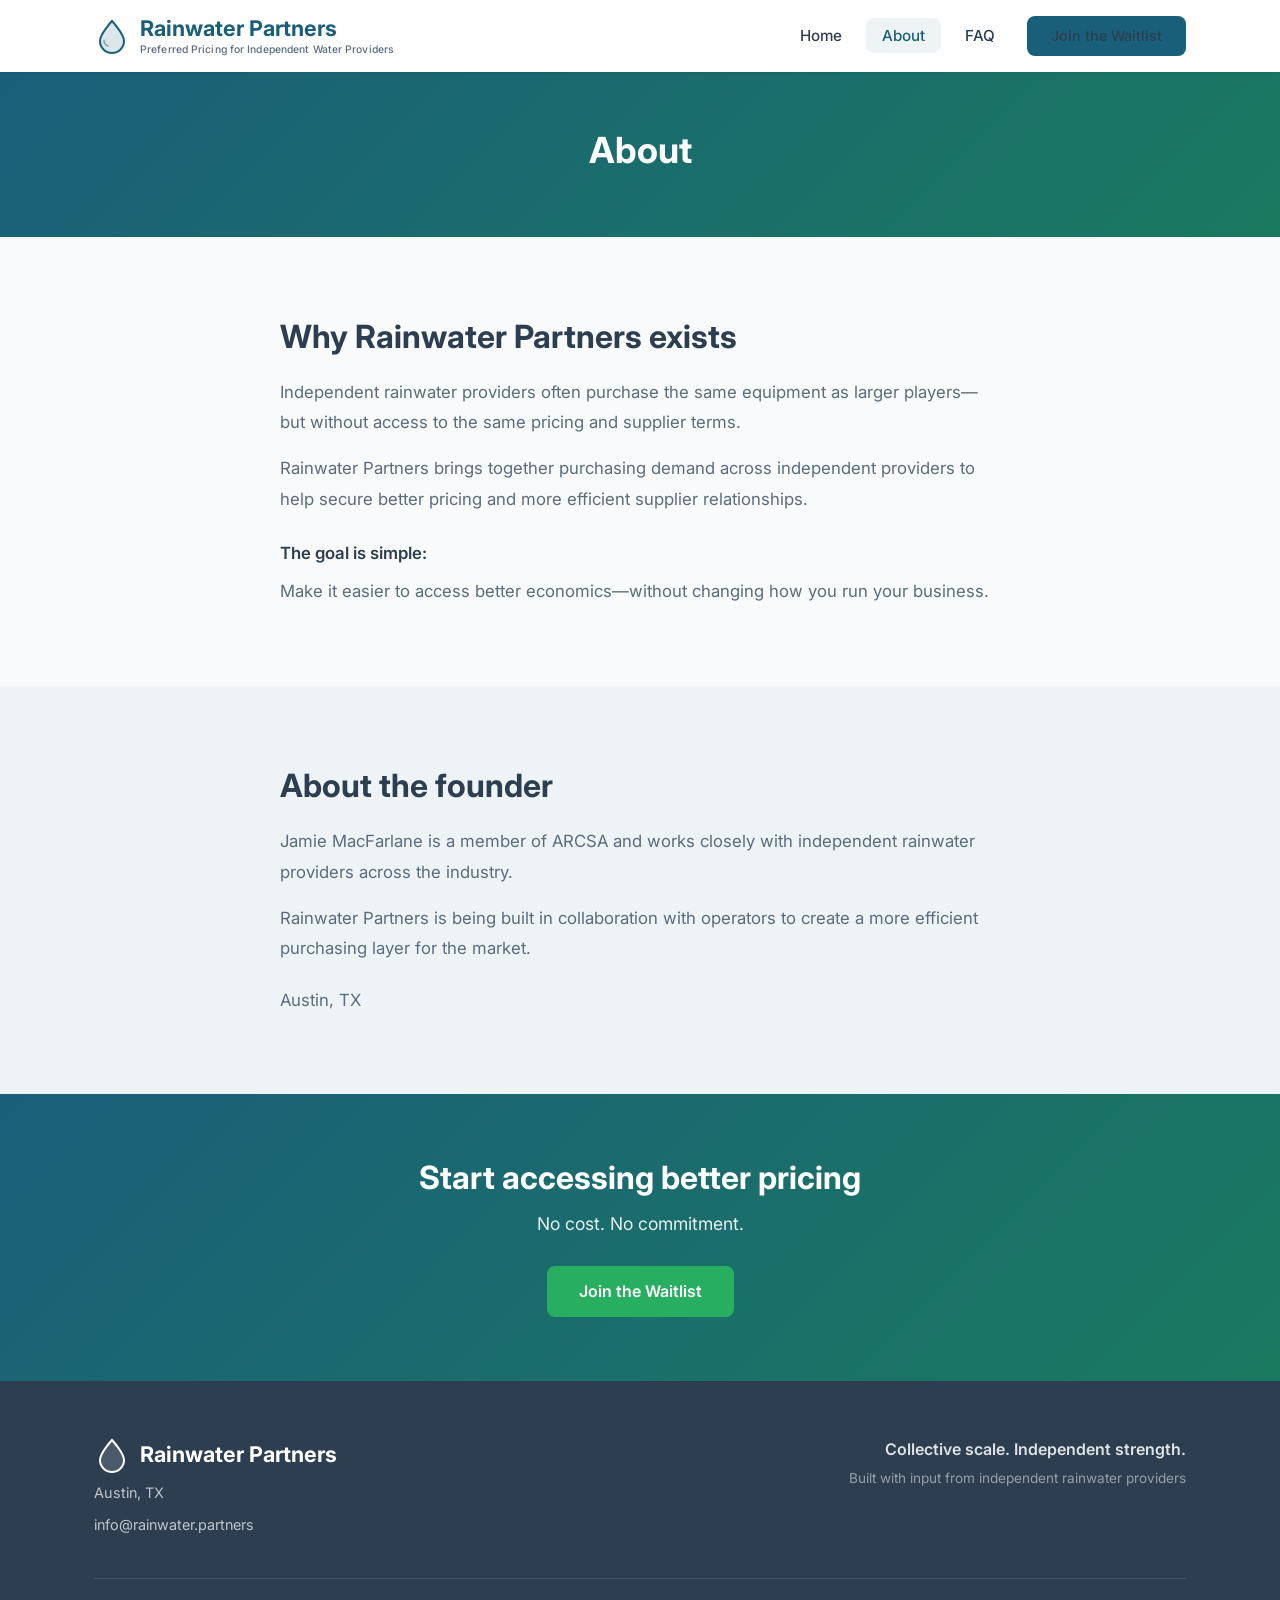
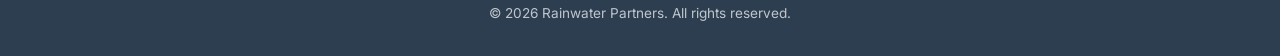
==== about.html @ 12ce84f6 "Wire up form to Google Sheets + Zoho email, fix email domain and logo layout - Form submits to Googl" ====
<!DOCTYPE html>
<html lang="en">
<head>
  <meta charset="UTF-8">
  <meta name="viewport" content="width=device-width, initial-scale=1.0">
  <meta name="description" content="Why Rainwater Partners exists — helping independent providers access better pricing and supplier terms through collective purchasing demand.">
  <title>About &mdash; Rainwater Partners</title>
  <link rel="preconnect" href="https://fonts.googleapis.com">
  <link rel="preconnect" href="https://fonts.gstatic.com" crossorigin>
  <link href="https://fonts.googleapis.com/css2?family=Inter:wght@400;500;600;700&display=swap" rel="stylesheet">
  <link rel="stylesheet" href="css/styles.css">
</head>
<body>

  <!-- Header -->
  <header class="header">
    <div class="container">
      <a href="index.html" class="logo">
        <svg viewBox="0 0 36 36" fill="none" xmlns="http://www.w3.org/2000/svg">
          <path d="M18 3C18 3 6 16 6 23a12 12 0 0 0 24 0C30 16 18 3 18 3z" fill="currentColor" opacity="0.15"/>
          <path d="M18 3C18 3 6 16 6 23a12 12 0 0 0 24 0C30 16 18 3 18 3z" stroke="currentColor" stroke-width="2" fill="none"/>
          <path d="M14 28a6 6 0 0 1-4-5.5" stroke="currentColor" stroke-width="1.5" stroke-linecap="round" opacity="0.5"/>
        </svg>
        <span class="logo__text">
          Rainwater Partners
          <span class="logo__subtitle">Preferred Pricing for Independent Water Providers</span>
        </span>
      </a>
      <nav>
        <div class="nav__overlay" id="navOverlay"></div>
        <ul class="nav__links" id="navLinks">
          <li><a href="index.html">Home</a></li>
          <li><a href="about.html" class="active">About</a></li>
          <li><a href="faq.html">FAQ</a></li>
          <li class="nav__cta"><a href="index.html#join" class="btn btn--primary">Join the Waitlist</a></li>
        </ul>
        <button class="nav__toggle" id="navToggle" aria-label="Toggle navigation">
          <span></span><span></span><span></span>
        </button>
      </nav>
    </div>
  </header>

  <!-- Page Header -->
  <section class="page-header">
    <div class="container">
      <h1>About</h1>
    </div>
  </section>

  <!-- Why We Exist -->
  <section class="section">
    <div class="container">
      <div style="max-width:720px;margin:0 auto;">
        <h2>Why Rainwater Partners exists</h2>
        <p style="color:var(--color-text-light);margin-top:20px;line-height:1.8;font-size:1.05rem;">Independent rainwater providers often purchase the same equipment as larger players&mdash;but without access to the same pricing and supplier terms.</p>
        <p style="color:var(--color-text-light);margin-top:16px;line-height:1.8;font-size:1.05rem;">Rainwater Partners brings together purchasing demand across independent providers to help secure better pricing and more efficient supplier relationships.</p>
        <p style="color:var(--color-text);margin-top:24px;line-height:1.8;font-size:1.05rem;font-weight:600;">The goal is simple:</p>
        <p style="color:var(--color-text-light);margin-top:8px;line-height:1.8;font-size:1.05rem;">Make it easier to access better economics&mdash;without changing how you run your business.</p>
      </div>
    </div>
  </section>

  <!-- About the Founder -->
  <section class="section section--alt">
    <div class="container">
      <div style="max-width:720px;margin:0 auto;">
        <h2>About the founder</h2>
        <p style="color:var(--color-text-light);margin-top:20px;line-height:1.8;font-size:1.05rem;">Jamie MacFarlane is a member of ARCSA and works closely with independent rainwater providers across the industry.</p>
        <p style="color:var(--color-text-light);margin-top:16px;line-height:1.8;font-size:1.05rem;">Rainwater Partners is being built in collaboration with operators to create a more efficient purchasing layer for the market.</p>
        <p style="color:var(--color-text-light);margin-top:24px;font-size:1.05rem;">Austin, TX</p>
      </div>
    </div>
  </section>

  <!-- CTA Banner -->
  <section class="cta-banner">
    <div class="container">
      <h2>Start accessing better pricing</h2>
      <p>No cost. No commitment.</p>
      <a href="index.html#join" class="btn btn--accent">Join the Waitlist</a>
    </div>
  </section>

  <!-- Footer -->
  <footer class="footer">
    <div class="container">
      <div class="footer__simple">
        <div class="footer__brand">
          <a href="index.html" class="logo" style="color:#fff;">
            <svg viewBox="0 0 36 36" fill="none" xmlns="http://www.w3.org/2000/svg">
              <path d="M18 3C18 3 6 16 6 23a12 12 0 0 0 24 0C30 16 18 3 18 3z" fill="currentColor" opacity="0.15"/>
              <path d="M18 3C18 3 6 16 6 23a12 12 0 0 0 24 0C30 16 18 3 18 3z" stroke="currentColor" stroke-width="2" fill="none"/>
            </svg>
            Rainwater Partners
          </a>
          <p>Austin, TX</p>
          <p><a href="mailto:info@rainwater.partners">info@rainwater.partners</a></p>
        </div>
        <div class="footer__tagline">
          <p>Collective scale. Independent strength.</p>
          <p class="footer__note">Built with input from independent rainwater providers</p>
        </div>
      </div>
      <div class="footer__bottom">
        &copy; 2026 Rainwater Partners. All rights reserved.
      </div>
    </div>
  </footer>

  <script src="js/main.js"></script>
</body>
</html>
---- css/styles.css ----
/* ===== Reset & Base ===== */
*,
*::before,
*::after {
  margin: 0;
  padding: 0;
  box-sizing: border-box;
}

:root {
  --color-primary: #1a5f7a;
  --color-primary-dark: #134a5f;
  --color-primary-light: #2980b9;
  --color-accent: #27ae60;
  --color-accent-dark: #1e8c4c;
  --color-bg: #f8fafb;
  --color-bg-alt: #eef3f6;
  --color-text: #2c3e50;
  --color-text-light: #5a6c7d;
  --color-white: #ffffff;
  --color-border: #dce4e8;
  --shadow-sm: 0 1px 3px rgba(0, 0, 0, 0.08);
  --shadow-md: 0 4px 12px rgba(0, 0, 0, 0.1);
  --shadow-lg: 0 8px 30px rgba(0, 0, 0, 0.12);
  --radius: 8px;
  --radius-lg: 12px;
  --max-width: 1140px;
  --transition: 0.25s ease;
}

html {
  scroll-behavior: smooth;
  font-size: 16px;
}

body {
  font-family: 'Inter', -apple-system, BlinkMacSystemFont, 'Segoe UI', Roboto, Oxygen, sans-serif;
  color: var(--color-text);
  background: var(--color-bg);
  line-height: 1.6;
  -webkit-font-smoothing: antialiased;
}

img {
  max-width: 100%;
  display: block;
}

a {
  color: var(--color-primary);
  text-decoration: none;
  transition: color var(--transition);
}

a:hover {
  color: var(--color-primary-light);
}

h1, h2, h3, h4 {
  line-height: 1.25;
  font-weight: 700;
  color: var(--color-text);
}

h1 { font-size: 2.75rem; }
h2 { font-size: 2rem; }
h3 { font-size: 1.35rem; }

/* ===== Utility ===== */
.container {
  max-width: var(--max-width);
  margin: 0 auto;
  padding: 0 24px;
}

.section {
  padding: 80px 0;
}

.section--alt {
  background: var(--color-bg-alt);
}

.text-center {
  text-align: center;
}

.btn {
  display: inline-block;
  padding: 14px 32px;
  font-size: 1rem;
  font-weight: 600;
  border-radius: var(--radius);
  border: none;
  cursor: pointer;
  transition: all var(--transition);
  text-align: center;
  line-height: 1.4;
}

.btn--primary {
  background: var(--color-primary);
  color: var(--color-white);
}

.btn--primary:hover {
  background: var(--color-primary-dark);
  color: var(--color-white);
  transform: translateY(-1px);
  box-shadow: var(--shadow-md);
}

.btn--accent {
  background: var(--color-accent);
  color: var(--color-white);
}

.btn--accent:hover {
  background: var(--color-accent-dark);
  color: var(--color-white);
  transform: translateY(-1px);
  box-shadow: var(--shadow-md);
}

.btn--outline {
  background: transparent;
  color: var(--color-white);
  border: 2px solid var(--color-white);
}

.btn--outline:hover {
  background: var(--color-white);
  color: var(--color-primary);
}

/* ===== Header / Nav ===== */
.header {
  background: var(--color-white);
  box-shadow: var(--shadow-sm);
  position: sticky;
  top: 0;
  z-index: 1000;
}

.header .container {
  display: flex;
  align-items: center;
  justify-content: space-between;
  height: 72px;
}

.logo {
  display: flex;
  align-items: center;
  gap: 10px;
  font-size: 1.35rem;
  font-weight: 700;
  color: var(--color-primary);
}

.logo svg {
  width: 36px;
  height: 36px;
  flex-shrink: 0;
}

.logo:hover {
  color: var(--color-primary);
}

.nav__links {
  display: flex;
  align-items: center;
  gap: 8px;
  list-style: none;
}

.nav__links a {
  padding: 8px 16px;
  font-size: 0.95rem;
  font-weight: 500;
  color: var(--color-text);
  border-radius: var(--radius);
  transition: all var(--transition);
}

.nav__links a:hover,
.nav__links a.active {
  color: var(--color-primary);
  background: var(--color-bg-alt);
}

.nav__cta {
  margin-left: 8px;
}

.nav__cta .btn {
  padding: 10px 24px;
  font-size: 0.9rem;
}

/* Mobile nav toggle */
.nav__toggle {
  display: none;
  background: none;
  border: none;
  cursor: pointer;
  padding: 8px;
}

.nav__toggle span {
  display: block;
  width: 24px;
  height: 2px;
  background: var(--color-text);
  margin: 6px 0;
  border-radius: 2px;
  transition: all var(--transition);
}

/* ===== Hero ===== */
.hero {
  background: linear-gradient(135deg, var(--color-primary) 0%, #1a7a5f 100%);
  color: var(--color-white);
  padding: 100px 0;
  position: relative;
  overflow: hidden;
}

.hero::before {
  content: '';
  position: absolute;
  top: -50%;
  right: -20%;
  width: 600px;
  height: 600px;
  background: rgba(255, 255, 255, 0.04);
  border-radius: 50%;
}

.hero::after {
  content: '';
  position: absolute;
  bottom: -30%;
  left: -10%;
  width: 400px;
  height: 400px;
  background: rgba(255, 255, 255, 0.03);
  border-radius: 50%;
}

.hero__content {
  position: relative;
  z-index: 1;
  max-width: 680px;
}

.hero__tagline {
  display: inline-block;
  background: rgba(255, 255, 255, 0.15);
  padding: 6px 16px;
  border-radius: 20px;
  font-size: 0.9rem;
  font-weight: 500;
  margin-bottom: 24px;
  letter-spacing: 0.02em;
}

.hero h1 {
  color: var(--color-white);
  margin-bottom: 20px;
  font-size: 3rem;
  letter-spacing: -0.02em;
}

.hero p {
  font-size: 1.2rem;
  opacity: 0.92;
  margin-bottom: 36px;
  line-height: 1.7;
}

.hero__actions {
  display: flex;
  gap: 16px;
  flex-wrap: wrap;
}

/* ===== Features / Benefits Grid ===== */
.features__grid {
  display: grid;
  grid-template-columns: repeat(3, 1fr);
  gap: 32px;
  margin-top: 48px;
}

.feature-card {
  background: var(--color-white);
  padding: 36px 28px;
  border-radius: var(--radius-lg);
  box-shadow: var(--shadow-sm);
  transition: all var(--transition);
  border: 1px solid var(--color-border);
}

.feature-card:hover {
  box-shadow: var(--shadow-md);
  transform: translateY(-3px);
}

.feature-card__icon {
  width: 52px;
  height: 52px;
  background: var(--color-bg-alt);
  border-radius: var(--radius);
  display: flex;
  align-items: center;
  justify-content: center;
  margin-bottom: 20px;
  color: var(--color-primary);
}

.feature-card__icon svg {
  width: 26px;
  height: 26px;
}

.feature-card h3 {
  margin-bottom: 12px;
}

.feature-card p {
  color: var(--color-text-light);
  font-size: 0.95rem;
  line-height: 1.65;
}

/* ===== Stats Banner ===== */
.stats {
  background: var(--color-primary);
  color: var(--color-white);
  padding: 48px 0;
}

.stats__grid {
  display: grid;
  grid-template-columns: repeat(4, 1fr);
  gap: 24px;
  text-align: center;
}

.stat__number {
  font-size: 2.5rem;
  font-weight: 700;
  letter-spacing: -0.02em;
}

.stat__label {
  font-size: 0.9rem;
  opacity: 0.85;
  margin-top: 4px;
}

/* ===== About Section ===== */
.about__grid {
  display: grid;
  grid-template-columns: 1fr 1fr;
  gap: 60px;
  align-items: center;
}

.about__text h2 {
  margin-bottom: 20px;
}

.about__text p {
  color: var(--color-text-light);
  margin-bottom: 16px;
  line-height: 1.7;
}

.about__values {
  list-style: none;
  margin-top: 24px;
}

.about__values li {
  display: flex;
  align-items: flex-start;
  gap: 12px;
  margin-bottom: 16px;
  font-size: 0.95rem;
}

.about__values li svg {
  width: 22px;
  height: 22px;
  color: var(--color-accent);
  flex-shrink: 0;
  margin-top: 2px;
}

.about__image {
  background: linear-gradient(135deg, var(--color-bg-alt) 0%, #d4e6f1 100%);
  border-radius: var(--radius-lg);
  padding: 48px;
  display: flex;
  align-items: center;
  justify-content: center;
  min-height: 400px;
}

.about__image svg {
  width: 100%;
  max-width: 280px;
  height: auto;
  color: var(--color-primary);
  opacity: 0.6;
}

/* ===== Team ===== */
.team__grid {
  display: grid;
  grid-template-columns: repeat(3, 1fr);
  gap: 32px;
  margin-top: 48px;
}

.team-card {
  background: var(--color-white);
  border-radius: var(--radius-lg);
  padding: 32px;
  text-align: center;
  border: 1px solid var(--color-border);
}

.team-card__avatar {
  width: 80px;
  height: 80px;
  border-radius: 50%;
  background: var(--color-bg-alt);
  margin: 0 auto 16px;
  display: flex;
  align-items: center;
  justify-content: center;
  font-size: 1.5rem;
  font-weight: 700;
  color: var(--color-primary);
}

.team-card h3 {
  margin-bottom: 4px;
  font-size: 1.1rem;
}

.team-card__role {
  color: var(--color-primary);
  font-size: 0.85rem;
  font-weight: 600;
  text-transform: uppercase;
  letter-spacing: 0.05em;
}

.team-card p {
  margin-top: 12px;
  color: var(--color-text-light);
  font-size: 0.9rem;
  line-height: 1.6;
}

/* ===== FAQ ===== */
.faq__list {
  max-width: 760px;
  margin: 48px auto 0;
}

.faq__item {
  background: var(--color-white);
  border: 1px solid var(--color-border);
  border-radius: var(--radius);
  margin-bottom: 12px;
  overflow: hidden;
  transition: box-shadow var(--transition);
}

.faq__item:hover {
  box-shadow: var(--shadow-sm);
}

.faq__question {
  width: 100%;
  background: none;
  border: none;
  padding: 20px 24px;
  font-size: 1.05rem;
  font-weight: 600;
  color: var(--color-text);
  text-align: left;
  cursor: pointer;
  display: flex;
  justify-content: space-between;
  align-items: center;
  gap: 16px;
  font-family: inherit;
  line-height: 1.4;
}

.faq__question:hover {
  color: var(--color-primary);
}

.faq__icon {
  width: 24px;
  height: 24px;
  flex-shrink: 0;
  transition: transform var(--transition);
}

.faq__item.open .faq__icon {
  transform: rotate(45deg);
}

.faq__answer {
  max-height: 0;
  overflow: hidden;
  transition: max-height 0.35s ease, padding 0.35s ease;
}

.faq__answer__inner {
  padding: 0 24px 20px;
  color: var(--color-text-light);
  line-height: 1.7;
  font-size: 0.95rem;
}

.faq__item.open .faq__answer {
  max-height: 500px;
}

/* ===== Form ===== */
.form-section {
  max-width: 620px;
  margin: 0 auto;
}

.form-section__intro {
  text-align: center;
  margin-bottom: 40px;
}

.form-section__intro h2 {
  margin-bottom: 12px;
}

.form-section__intro p {
  color: var(--color-text-light);
  font-size: 1.05rem;
}

.form {
  background: var(--color-white);
  padding: 40px;
  border-radius: var(--radius-lg);
  box-shadow: var(--shadow-md);
  border: 1px solid var(--color-border);
}

.form__group {
  margin-bottom: 24px;
}

.form__label {
  display: block;
  font-weight: 600;
  font-size: 0.9rem;
  margin-bottom: 8px;
  color: var(--color-text);
}

.form__label span {
  color: #e74c3c;
}

.form__input,
.form__select,
.form__textarea {
  width: 100%;
  padding: 12px 16px;
  font-size: 0.95rem;
  border: 1.5px solid var(--color-border);
  border-radius: var(--radius);
  background: var(--color-bg);
  color: var(--color-text);
  font-family: inherit;
  transition: border-color var(--transition), box-shadow var(--transition);
}

.form__input:focus,
.form__select:focus,
.form__textarea:focus {
  outline: none;
  border-color: var(--color-primary);
  box-shadow: 0 0 0 3px rgba(26, 95, 122, 0.12);
}

.form__input::placeholder,
.form__textarea::placeholder {
  color: #a0adb8;
}

.form__textarea {
  resize: vertical;
  min-height: 100px;
}

.form__hint {
  font-size: 0.8rem;
  color: var(--color-text-light);
  margin-top: 6px;
}

.form__select {
  appearance: none;
  background-image: url("data:image/svg+xml,%3Csvg xmlns='http://www.w3.org/2000/svg' width='12' height='8'%3E%3Cpath d='M1 1l5 5 5-5' stroke='%235a6c7d' stroke-width='1.5' fill='none'/%3E%3C/svg%3E");
  background-repeat: no-repeat;
  background-position: right 16px center;
  padding-right: 40px;
}

.form .btn {
  width: 100%;
  padding: 16px;
  font-size: 1.05rem;
  margin-top: 8px;
}

.form__success {
  display: none;
  text-align: center;
  padding: 40px 20px;
}

.form__success.show {
  display: block;
}

.form__success svg {
  width: 56px;
  height: 56px;
  color: var(--color-accent);
  margin: 0 auto 16px;
}

.form__success h3 {
  margin-bottom: 8px;
  font-size: 1.4rem;
}

.form__success p {
  color: var(--color-text-light);
}

/* ===== Contact ===== */
.contact__grid {
  display: grid;
  grid-template-columns: 1fr 1fr;
  gap: 48px;
  margin-top: 48px;
}

.contact-card {
  background: var(--color-white);
  border-radius: var(--radius-lg);
  padding: 36px;
  border: 1px solid var(--color-border);
  display: flex;
  align-items: flex-start;
  gap: 20px;
  transition: box-shadow var(--transition);
}

.contact-card:hover {
  box-shadow: var(--shadow-md);
}

.contact-card__icon {
  width: 48px;
  height: 48px;
  background: var(--color-bg-alt);
  border-radius: var(--radius);
  display: flex;
  align-items: center;
  justify-content: center;
  flex-shrink: 0;
  color: var(--color-primary);
}

.contact-card__icon svg {
  width: 24px;
  height: 24px;
}

.contact-card h3 {
  font-size: 1.05rem;
  margin-bottom: 6px;
}

.contact-card p {
  color: var(--color-text-light);
  font-size: 0.95rem;
  line-height: 1.6;
}

.contact-card a {
  color: var(--color-primary);
  font-weight: 500;
}

.contact__message {
  grid-column: 1 / -1;
  background: var(--color-bg-alt);
  border-radius: var(--radius-lg);
  padding: 40px;
  text-align: center;
}

.contact__message h3 {
  margin-bottom: 8px;
}

.contact__message p {
  color: var(--color-text-light);
  margin-bottom: 24px;
}

/* ===== CTA Banner ===== */
.cta-banner {
  background: linear-gradient(135deg, var(--color-primary) 0%, #1a7a5f 100%);
  color: var(--color-white);
  padding: 64px 0;
  text-align: center;
}

.cta-banner h2 {
  color: var(--color-white);
  margin-bottom: 12px;
}

.cta-banner p {
  opacity: 0.9;
  font-size: 1.1rem;
  margin-bottom: 28px;
  max-width: 500px;
  margin-left: auto;
  margin-right: auto;
}

/* ===== Footer ===== */
.footer {
  background: var(--color-text);
  color: rgba(255, 255, 255, 0.7);
  padding: 56px 0 32px;
}

.footer__grid {
  display: grid;
  grid-template-columns: 2fr 1fr 1fr 1fr;
  gap: 40px;
}

.footer__brand p {
  font-size: 0.9rem;
  line-height: 1.7;
  margin-top: 12px;
  max-width: 280px;
}

.footer h4 {
  color: var(--color-white);
  font-size: 0.9rem;
  text-transform: uppercase;
  letter-spacing: 0.06em;
  margin-bottom: 16px;
}

.footer__links {
  list-style: none;
}

.footer__links li {
  margin-bottom: 10px;
}

.footer__links a {
  color: rgba(255, 255, 255, 0.7);
  font-size: 0.9rem;
  transition: color var(--transition);
}

.footer__links a:hover {
  color: var(--color-white);
}

.footer__bottom {
  border-top: 1px solid rgba(255, 255, 255, 0.1);
  margin-top: 40px;
  padding-top: 24px;
  text-align: center;
  font-size: 0.85rem;
}

/* ===== Page Header (inner pages) ===== */
.page-header {
  background: linear-gradient(135deg, var(--color-primary) 0%, #1a7a5f 100%);
  color: var(--color-white);
  padding: 56px 0;
  text-align: center;
}

.page-header h1 {
  color: var(--color-white);
  font-size: 2.25rem;
  margin-bottom: 8px;
}

.page-header p {
  opacity: 0.85;
  font-size: 1.1rem;
}

/* ===== Responsive ===== */
@media (max-width: 1024px) {
  .features__grid,
  .team__grid {
    grid-template-columns: repeat(2, 1fr) !important;
  }

  .footer__grid {
    grid-template-columns: 1fr 1fr;
  }
}

@media (max-width: 768px) {
  h1 { font-size: 2rem; }
  h2 { font-size: 1.5rem; }

  .section { padding: 56px 0; }

  /* Mobile nav */
  .nav__toggle {
    display: block;
    z-index: 1001;
  }

  .nav__links {
    position: fixed;
    top: 0;
    right: -100%;
    width: 280px;
    height: 100vh;
    background: var(--color-white);
    flex-direction: column;
    align-items: stretch;
    padding: 80px 24px 24px;
    gap: 4px;
    box-shadow: var(--shadow-lg);
    transition: right var(--transition);
    z-index: 1000;
  }

  .nav__links.open {
    right: 0;
  }

  .nav__cta {
    margin-left: 0;
    margin-top: 12px;
  }

  .nav__cta .btn {
    width: 100%;
  }

  .nav__overlay {
    display: none;
    position: fixed;
    inset: 0;
    background: rgba(0, 0, 0, 0.4);
    z-index: 999;
  }

  .nav__overlay.open {
    display: block;
  }

  /* Hero */
  .hero { padding: 64px 0; }
  .hero h1 { font-size: 2.2rem; }
  .hero p { font-size: 1.05rem; }

  /* Grids */
  .features__grid,
  .team__grid {
    grid-template-columns: 1fr !important;
  }

  .stats__grid {
    grid-template-columns: repeat(2, 1fr);
    gap: 32px;
  }

  .about__grid {
    grid-template-columns: 1fr;
    gap: 40px;
  }

  .about__image {
    order: -1;
    min-height: 260px;
    padding: 32px;
  }

  .contact__grid {
    grid-template-columns: 1fr;
  }

  .footer__grid {
    grid-template-columns: 1fr;
    gap: 32px;
  }

  .form {
    padding: 28px 20px;
  }
}

@media (max-width: 480px) {
  .hero__actions {
    flex-direction: column;
  }

  .hero__actions .btn {
    width: 100%;
  }

  .stats__grid {
    grid-template-columns: 1fr;
  }
}

.logo__text {
  display: flex;
  flex-direction: column;
  line-height: 1.2;
}

.logo__subtitle {
  display: block;
  font-size: 0.65rem;
  font-weight: 500;
  color: #5a6c7d;
  letter-spacing: 0.01em;
  margin-top: 2px;
}

/* ===== Simplified Footer ===== */
.footer__simple {
  display: flex;
  justify-content: space-between;
  align-items: flex-start;
  gap: 40px;
}

.footer__simple .footer__brand p {
  font-size: 0.9rem;
  line-height: 1.7;
  margin-top: 8px;
}

.footer__simple .footer__brand a[href^="mailto"] {
  color: rgba(255, 255, 255, 0.7);
  transition: color var(--transition);
}

.footer__simple .footer__brand a[href^="mailto"]:hover {
  color: var(--color-white);
}

.footer__tagline {
  text-align: right;
}

.footer__tagline p {
  font-size: 1rem;
  font-weight: 600;
  color: rgba(255, 255, 255, 0.85);
}

.footer__note {
  font-size: 0.85rem !important;
  font-weight: 400 !important;
  color: rgba(255, 255, 255, 0.5) !important;
  margin-top: 6px;
}

/* ===== Products List ===== */
.products__list {
  color: var(--color-text-light);
  font-size: 1.15rem;
  margin-top: 20px;
  letter-spacing: 0.01em;
}

@media (max-width: 768px) {
  .footer__simple {
    flex-direction: column;
    gap: 24px;
  }

  .footer__tagline {
    text-align: left;
  }
}
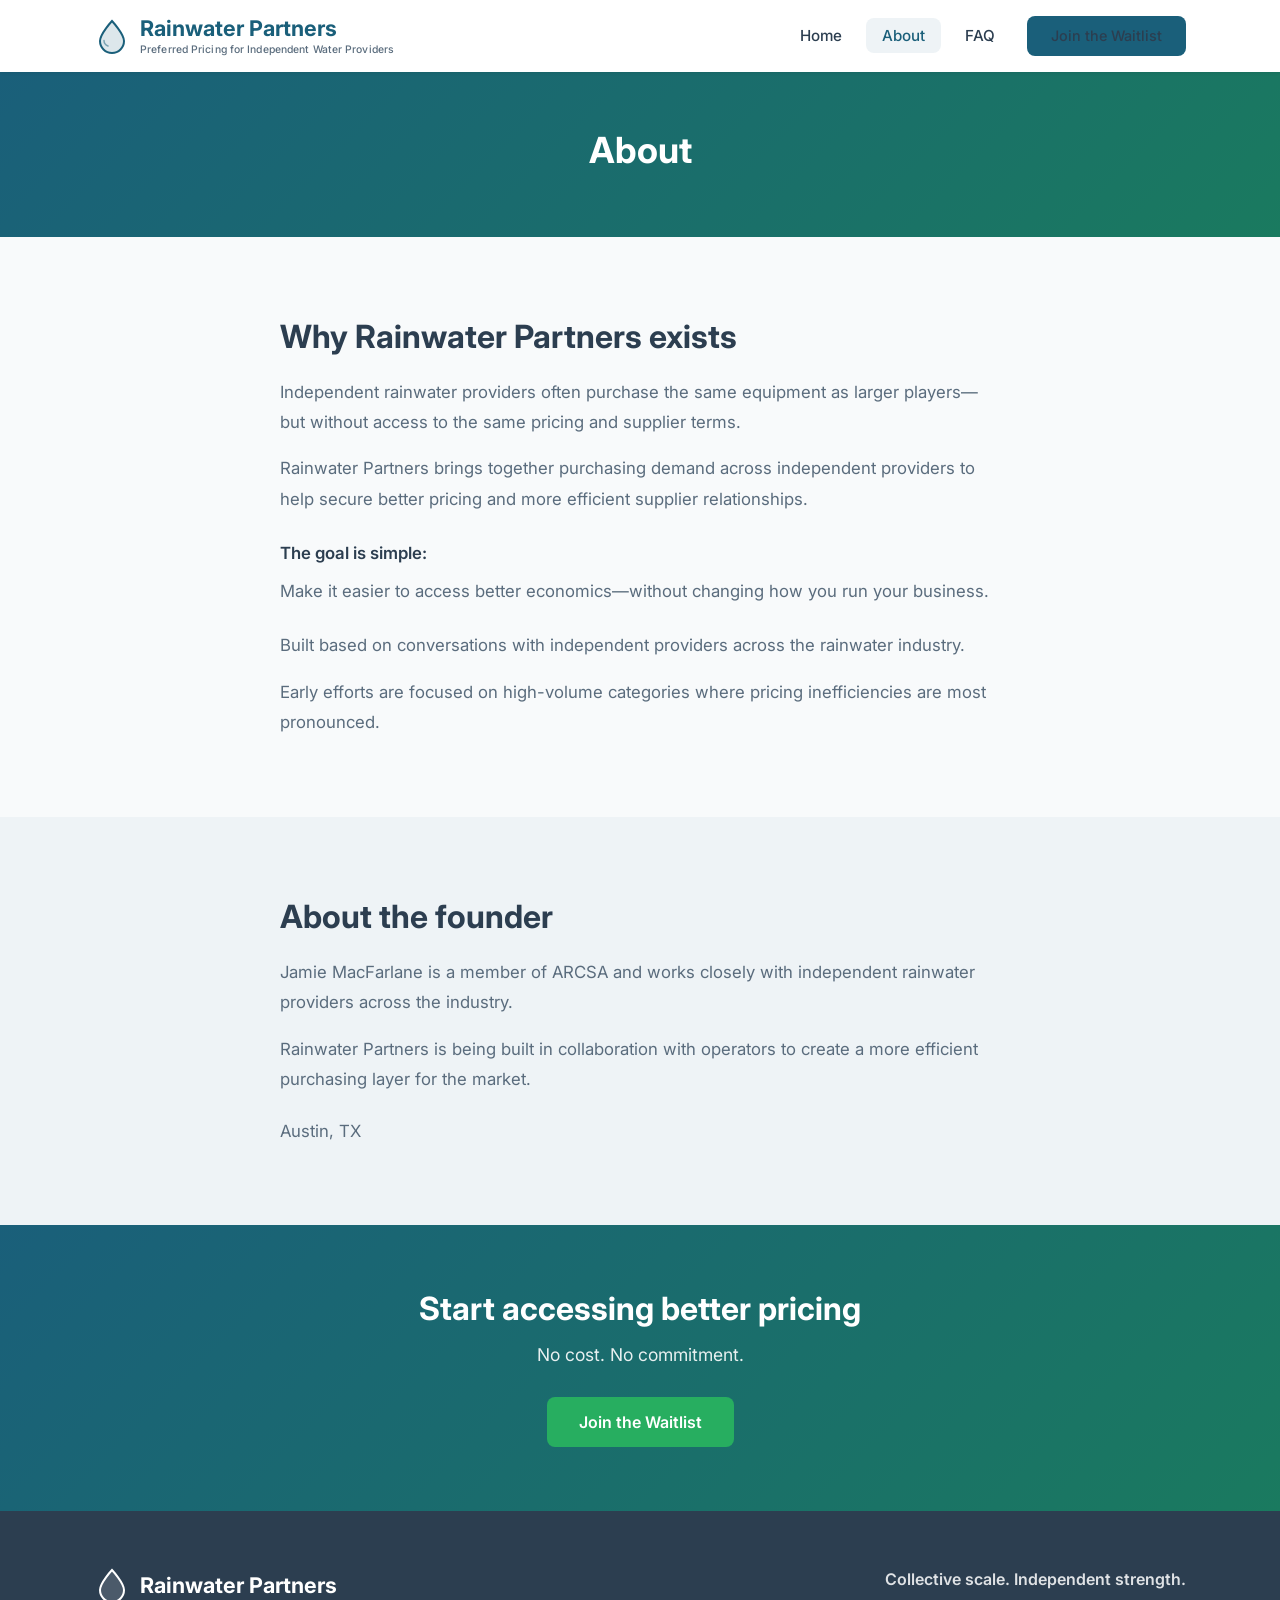
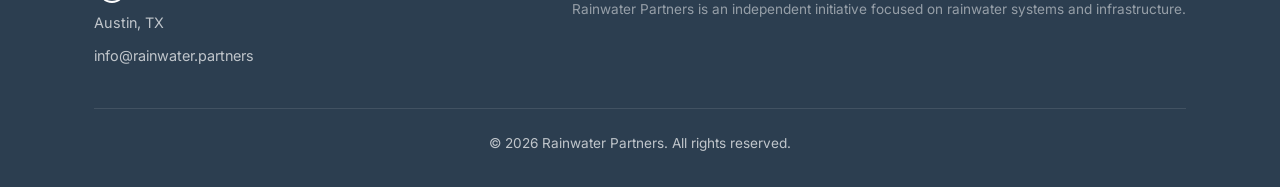
==== commit bbf1c4c3: "Tighten copy across all pages for clarity, trust, and conversion Homepage: - Hero subtext: describe " ====
--- a/about.html
+++ b/about.html
@@ -57,6 +57,8 @@
         <p style="color:var(--color-text-light);margin-top:16px;line-height:1.8;font-size:1.05rem;">Rainwater Partners brings together purchasing demand across independent providers to help secure better pricing and more efficient supplier relationships.</p>
         <p style="color:var(--color-text);margin-top:24px;line-height:1.8;font-size:1.05rem;font-weight:600;">The goal is simple:</p>
         <p style="color:var(--color-text-light);margin-top:8px;line-height:1.8;font-size:1.05rem;">Make it easier to access better economics&mdash;without changing how you run your business.</p>
+        <p style="color:var(--color-text-light);margin-top:24px;line-height:1.8;font-size:1.05rem;">Built based on conversations with independent providers across the rainwater industry.</p>
+        <p style="color:var(--color-text-light);margin-top:16px;line-height:1.8;font-size:1.05rem;">Early efforts are focused on high-volume categories where pricing inefficiencies are most pronounced.</p>
       </div>
     </div>
   </section>
@@ -99,7 +101,7 @@
         </div>
         <div class="footer__tagline">
           <p>Collective scale. Independent strength.</p>
-          <p class="footer__note">Built with input from independent rainwater providers</p>
+          <p class="footer__note">Rainwater Partners is an independent initiative focused on rainwater systems and infrastructure.</p>
         </div>
       </div>
       <div class="footer__bottom">
--- a/css/styles.css
+++ b/css/styles.css
@@ -627,6 +627,30 @@
   padding-right: 40px;
 }
 
+/* Checkboxes */
+.form__checkboxes {
+  display: flex;
+  flex-direction: column;
+  gap: 10px;
+}
+
+.form__checkbox {
+  display: flex;
+  align-items: center;
+  gap: 10px;
+  font-size: 0.95rem;
+  color: var(--color-text);
+  cursor: pointer;
+}
+
+.form__checkbox input[type="checkbox"] {
+  width: 18px;
+  height: 18px;
+  accent-color: var(--color-primary);
+  cursor: pointer;
+  flex-shrink: 0;
+}
+
 .form .btn {
   width: 100%;
   padding: 16px;
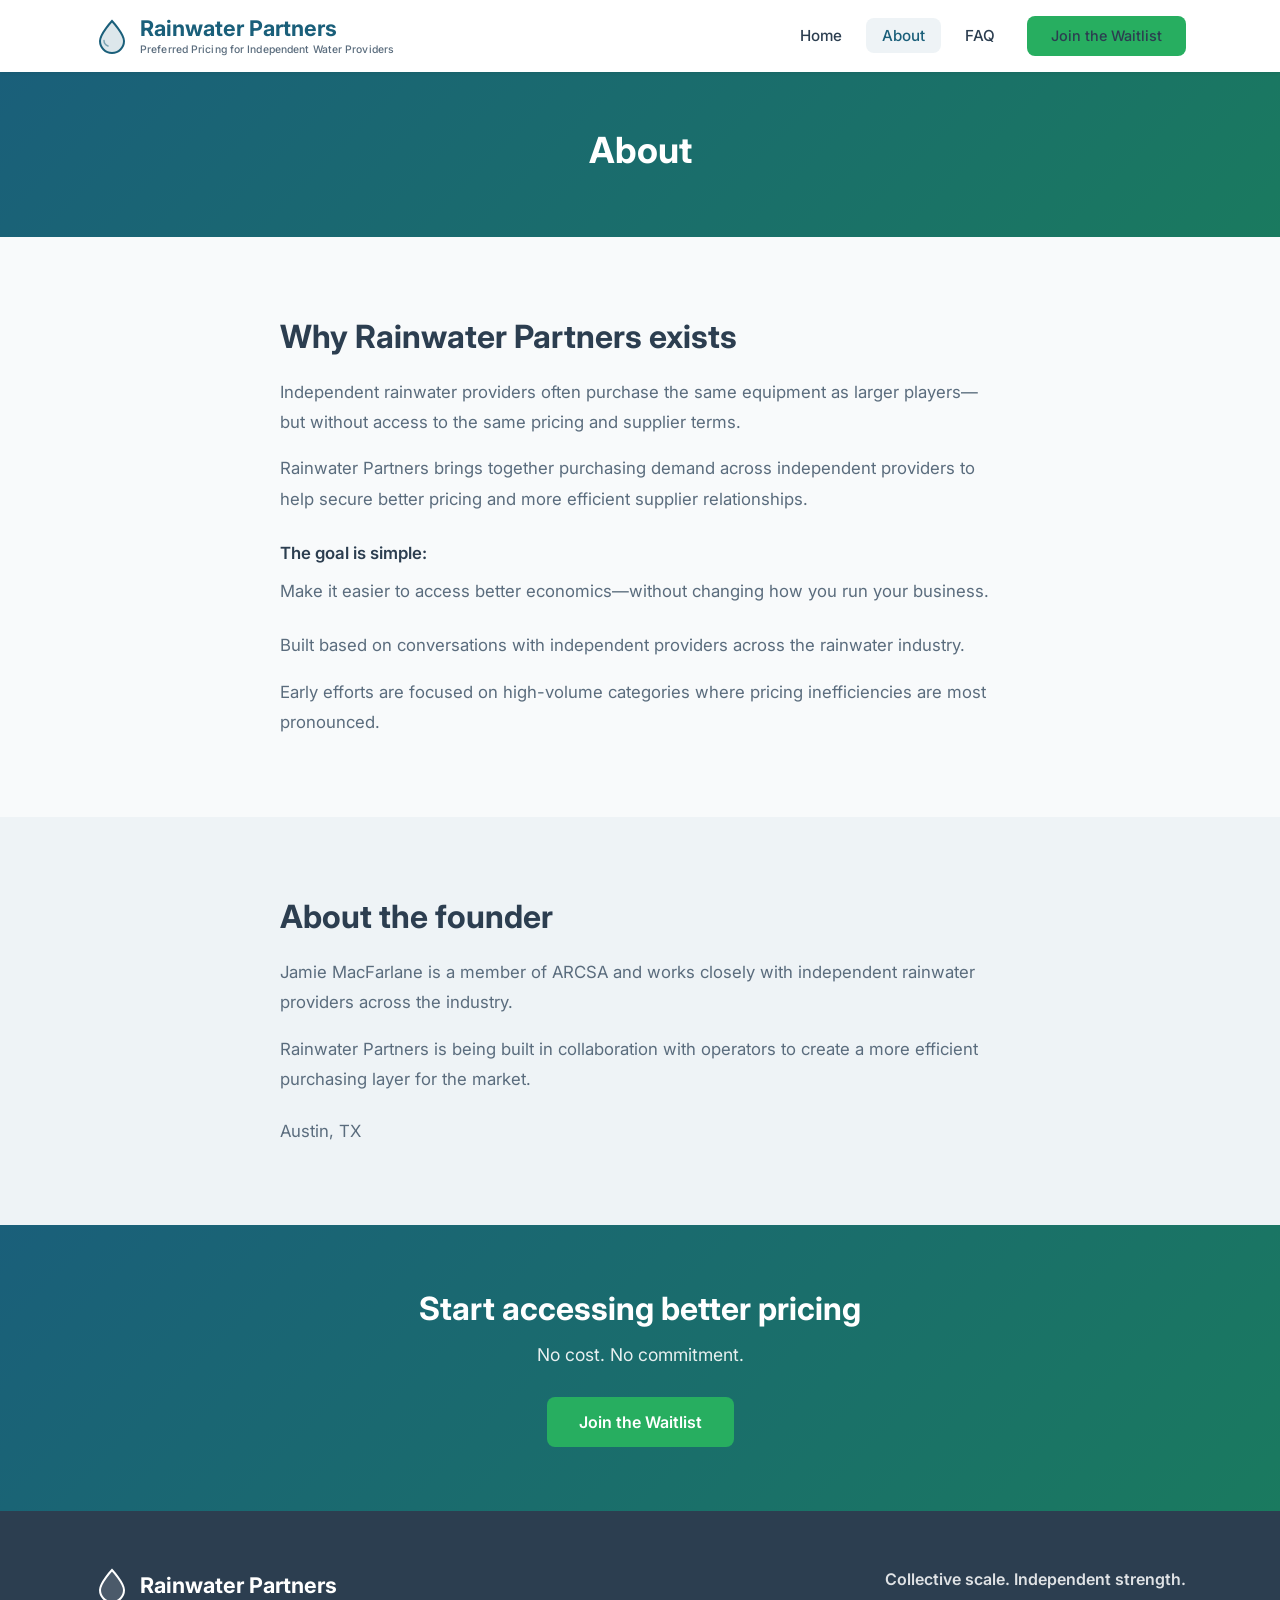
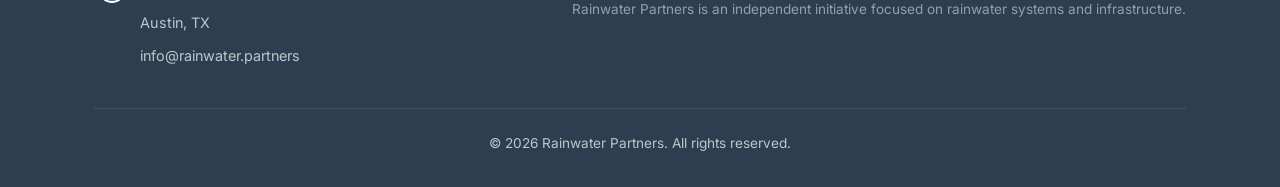
==== commit e371294f: "Make nav Join the Waitlist green, add spaces around em dashes in hero https://claude.ai/code/session" ====
--- a/about.html
+++ b/about.html
@@ -32,7 +32,7 @@
           <li><a href="index.html">Home</a></li>
           <li><a href="about.html" class="active">About</a></li>
           <li><a href="faq.html">FAQ</a></li>
-          <li class="nav__cta"><a href="index.html#join" class="btn btn--primary">Join the Waitlist</a></li>
+          <li class="nav__cta"><a href="index.html#join" class="btn btn--accent">Join the Waitlist</a></li>
         </ul>
         <button class="nav__toggle" id="navToggle" aria-label="Toggle navigation">
           <span></span><span></span><span></span>
--- a/css/styles.css
+++ b/css/styles.css
@@ -999,6 +999,7 @@
   font-size: 0.9rem;
   line-height: 1.7;
   margin-top: 8px;
+  padding-left: 46px;
 }
 
 .footer__simple .footer__brand a[href^="mailto"] {
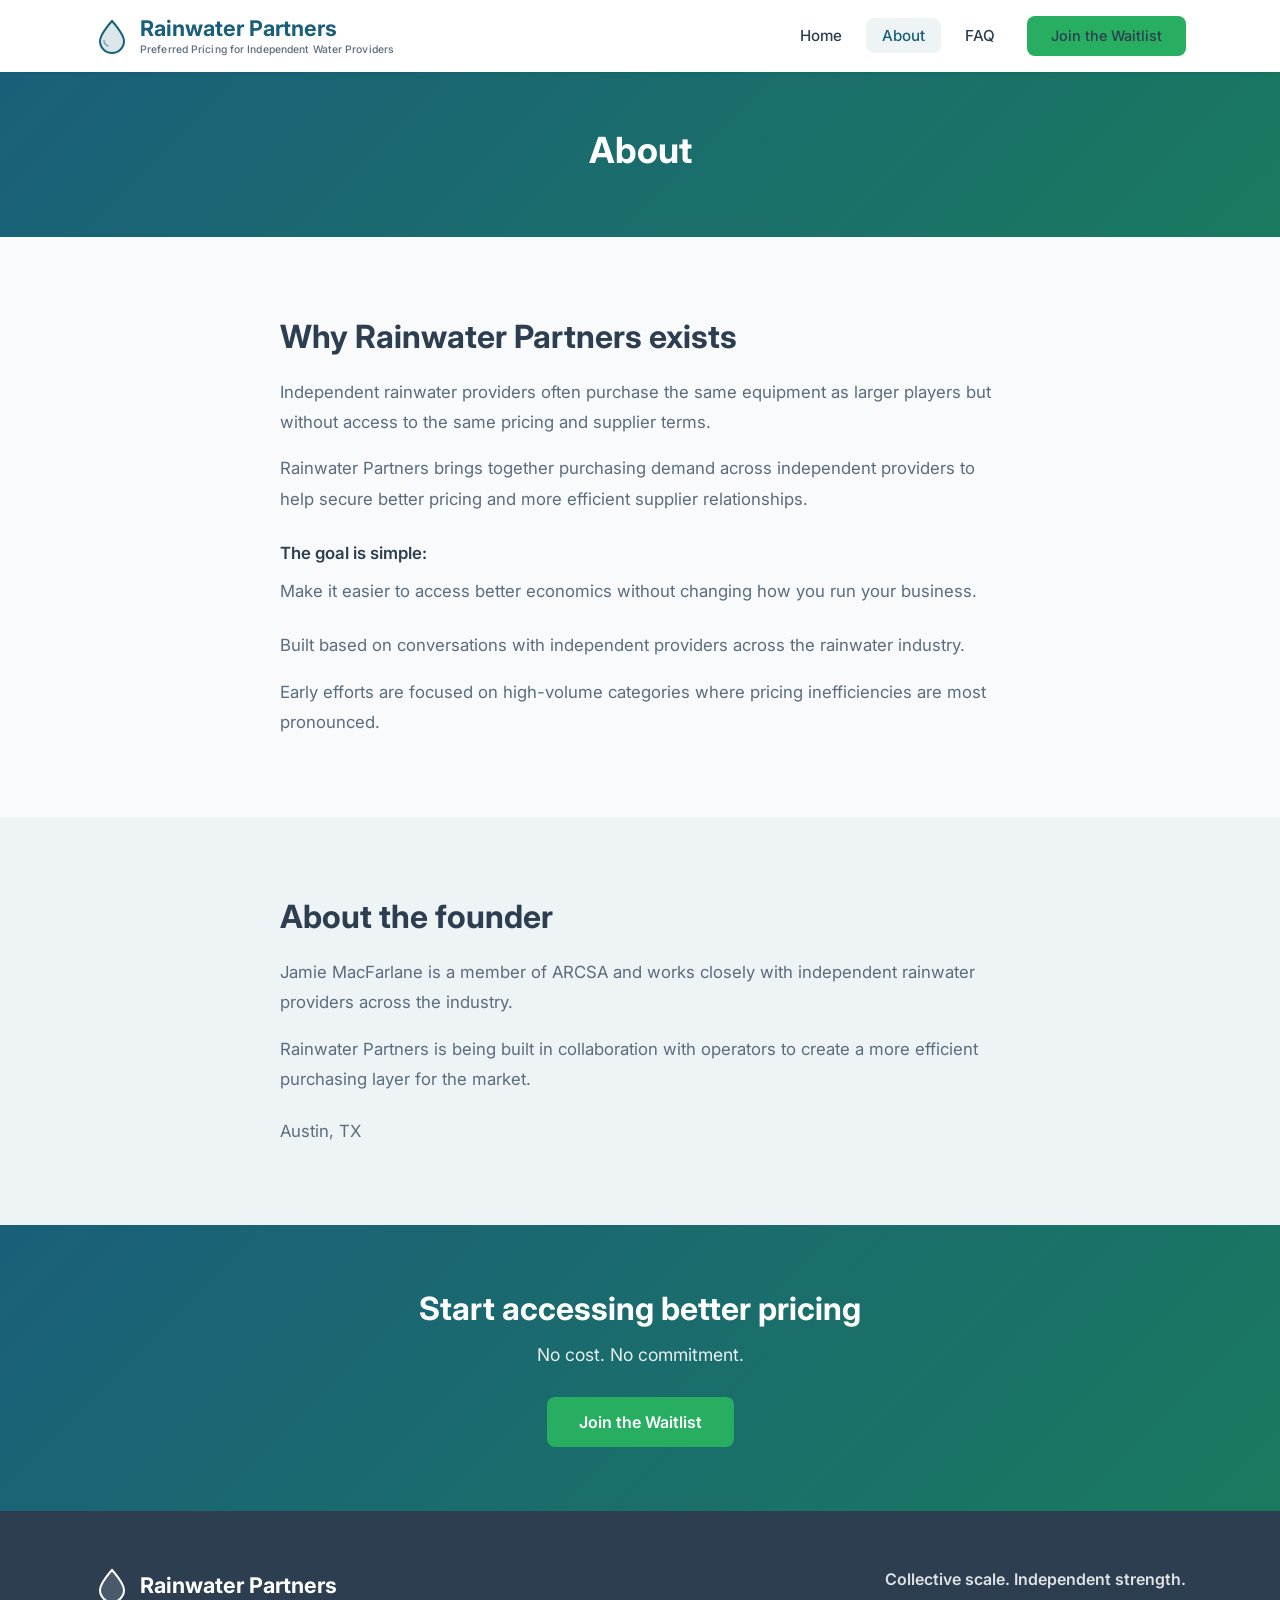
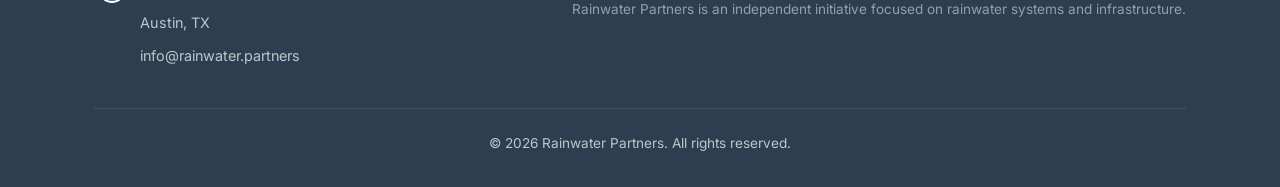
==== commit 699d23a6: "Remove em dashes on About and reword FAQ "How do we make money" https://claude.ai/code/session_01LAM" ====
--- a/about.html
+++ b/about.html
@@ -53,10 +53,10 @@
     <div class="container">
       <div style="max-width:720px;margin:0 auto;">
         <h2>Why Rainwater Partners exists</h2>
-        <p style="color:var(--color-text-light);margin-top:20px;line-height:1.8;font-size:1.05rem;">Independent rainwater providers often purchase the same equipment as larger players&mdash;but without access to the same pricing and supplier terms.</p>
+        <p style="color:var(--color-text-light);margin-top:20px;line-height:1.8;font-size:1.05rem;">Independent rainwater providers often purchase the same equipment as larger players but without access to the same pricing and supplier terms.</p>
         <p style="color:var(--color-text-light);margin-top:16px;line-height:1.8;font-size:1.05rem;">Rainwater Partners brings together purchasing demand across independent providers to help secure better pricing and more efficient supplier relationships.</p>
         <p style="color:var(--color-text);margin-top:24px;line-height:1.8;font-size:1.05rem;font-weight:600;">The goal is simple:</p>
-        <p style="color:var(--color-text-light);margin-top:8px;line-height:1.8;font-size:1.05rem;">Make it easier to access better economics&mdash;without changing how you run your business.</p>
+        <p style="color:var(--color-text-light);margin-top:8px;line-height:1.8;font-size:1.05rem;">Make it easier to access better economics without changing how you run your business.</p>
         <p style="color:var(--color-text-light);margin-top:24px;line-height:1.8;font-size:1.05rem;">Built based on conversations with independent providers across the rainwater industry.</p>
         <p style="color:var(--color-text-light);margin-top:16px;line-height:1.8;font-size:1.05rem;">Early efforts are focused on high-volume categories where pricing inefficiencies are most pronounced.</p>
       </div>
--- a/css/styles.css
+++ b/css/styles.css
@@ -619,6 +619,37 @@
   margin-top: 6px;
 }
 
+.form__nudge {
+  display: none;
+  font-size: 0.85rem;
+  color: #b7791f;
+  background: #fef5e7;
+  border: 1px solid #f4d9a0;
+  border-radius: var(--radius);
+  padding: 8px 12px;
+  margin-top: 8px;
+}
+
+.form__nudge.show {
+  display: block;
+}
+
+.form__error {
+  display: none;
+  font-size: 0.9rem;
+  color: #c0392b;
+  background: #fdecea;
+  border: 1px solid #f5c6c0;
+  border-radius: var(--radius);
+  padding: 10px 14px;
+  margin-top: 12px;
+  text-align: center;
+}
+
+.form__error.show {
+  display: block;
+}
+
 .form__select {
   appearance: none;
   background-image: url("data:image/svg+xml,%3Csvg xmlns='http://www.w3.org/2000/svg' width='12' height='8'%3E%3Cpath d='M1 1l5 5 5-5' stroke='%235a6c7d' stroke-width='1.5' fill='none'/%3E%3C/svg%3E");
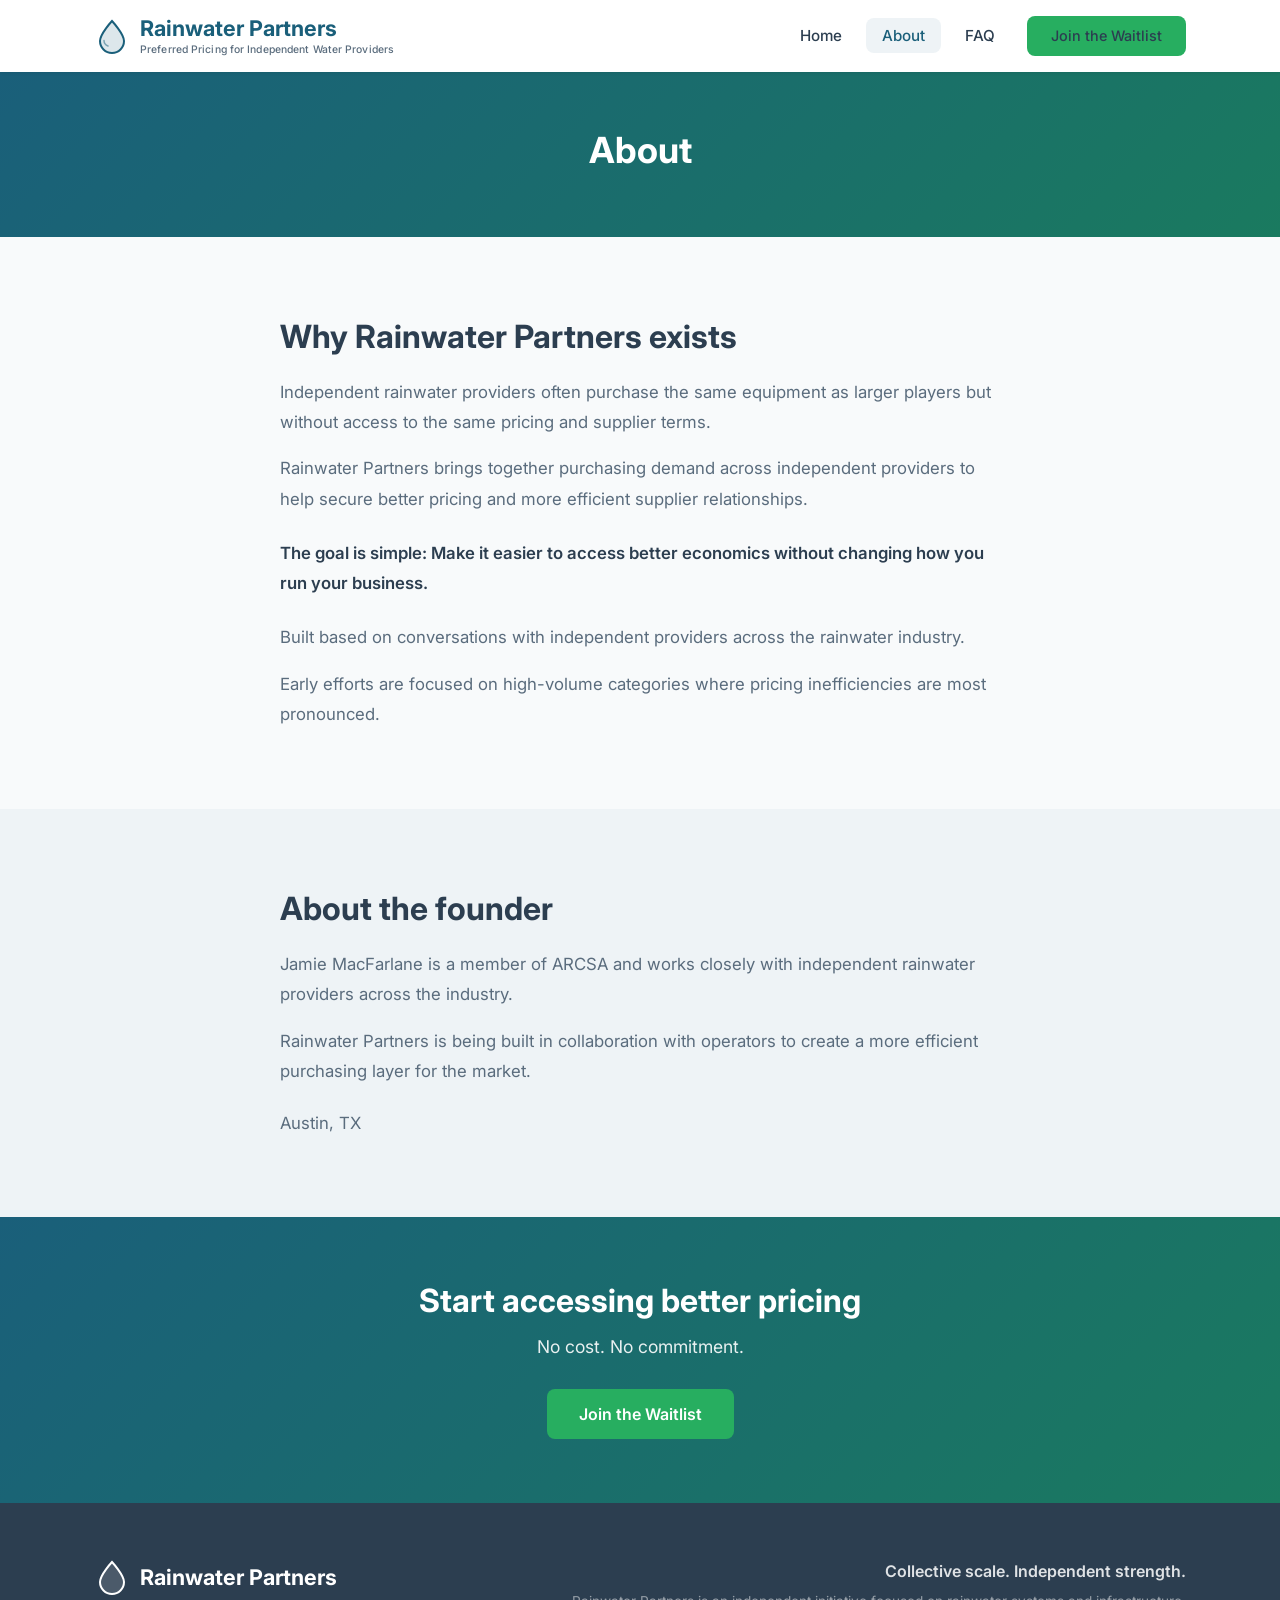
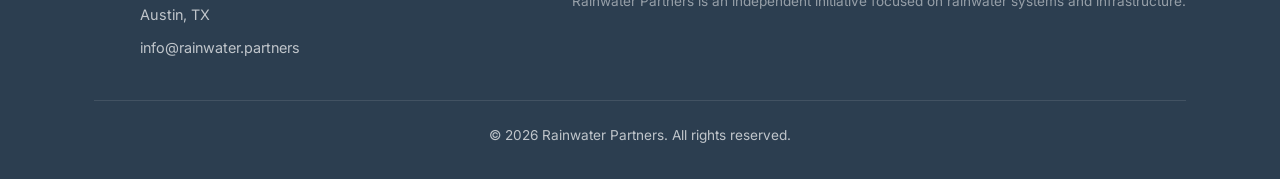
==== commit 71134ddb: "Combine "The goal is simple" lines into one bold line https://claude.ai/code/session_01LAMoTmkWexqd5" ====
--- a/about.html
+++ b/about.html
@@ -5,6 +5,7 @@
   <meta name="viewport" content="width=device-width, initial-scale=1.0">
   <meta name="description" content="Why Rainwater Partners exists — helping independent providers access better pricing and supplier terms through collective purchasing demand.">
   <title>About &mdash; Rainwater Partners</title>
+  <link rel="icon" type="image/svg+xml" href="favicon.svg">
   <link rel="preconnect" href="https://fonts.googleapis.com">
   <link rel="preconnect" href="https://fonts.gstatic.com" crossorigin>
   <link href="https://fonts.googleapis.com/css2?family=Inter:wght@400;500;600;700&display=swap" rel="stylesheet">
@@ -55,8 +56,7 @@
         <h2>Why Rainwater Partners exists</h2>
         <p style="color:var(--color-text-light);margin-top:20px;line-height:1.8;font-size:1.05rem;">Independent rainwater providers often purchase the same equipment as larger players but without access to the same pricing and supplier terms.</p>
         <p style="color:var(--color-text-light);margin-top:16px;line-height:1.8;font-size:1.05rem;">Rainwater Partners brings together purchasing demand across independent providers to help secure better pricing and more efficient supplier relationships.</p>
-        <p style="color:var(--color-text);margin-top:24px;line-height:1.8;font-size:1.05rem;font-weight:600;">The goal is simple:</p>
-        <p style="color:var(--color-text-light);margin-top:8px;line-height:1.8;font-size:1.05rem;">Make it easier to access better economics without changing how you run your business.</p>
+        <p style="color:var(--color-text);margin-top:24px;line-height:1.8;font-size:1.05rem;font-weight:600;">The goal is simple: Make it easier to access better economics without changing how you run your business.</p>
         <p style="color:var(--color-text-light);margin-top:24px;line-height:1.8;font-size:1.05rem;">Built based on conversations with independent providers across the rainwater industry.</p>
         <p style="color:var(--color-text-light);margin-top:16px;line-height:1.8;font-size:1.05rem;">Early efforts are focused on high-volume categories where pricing inefficiencies are most pronounced.</p>
       </div>
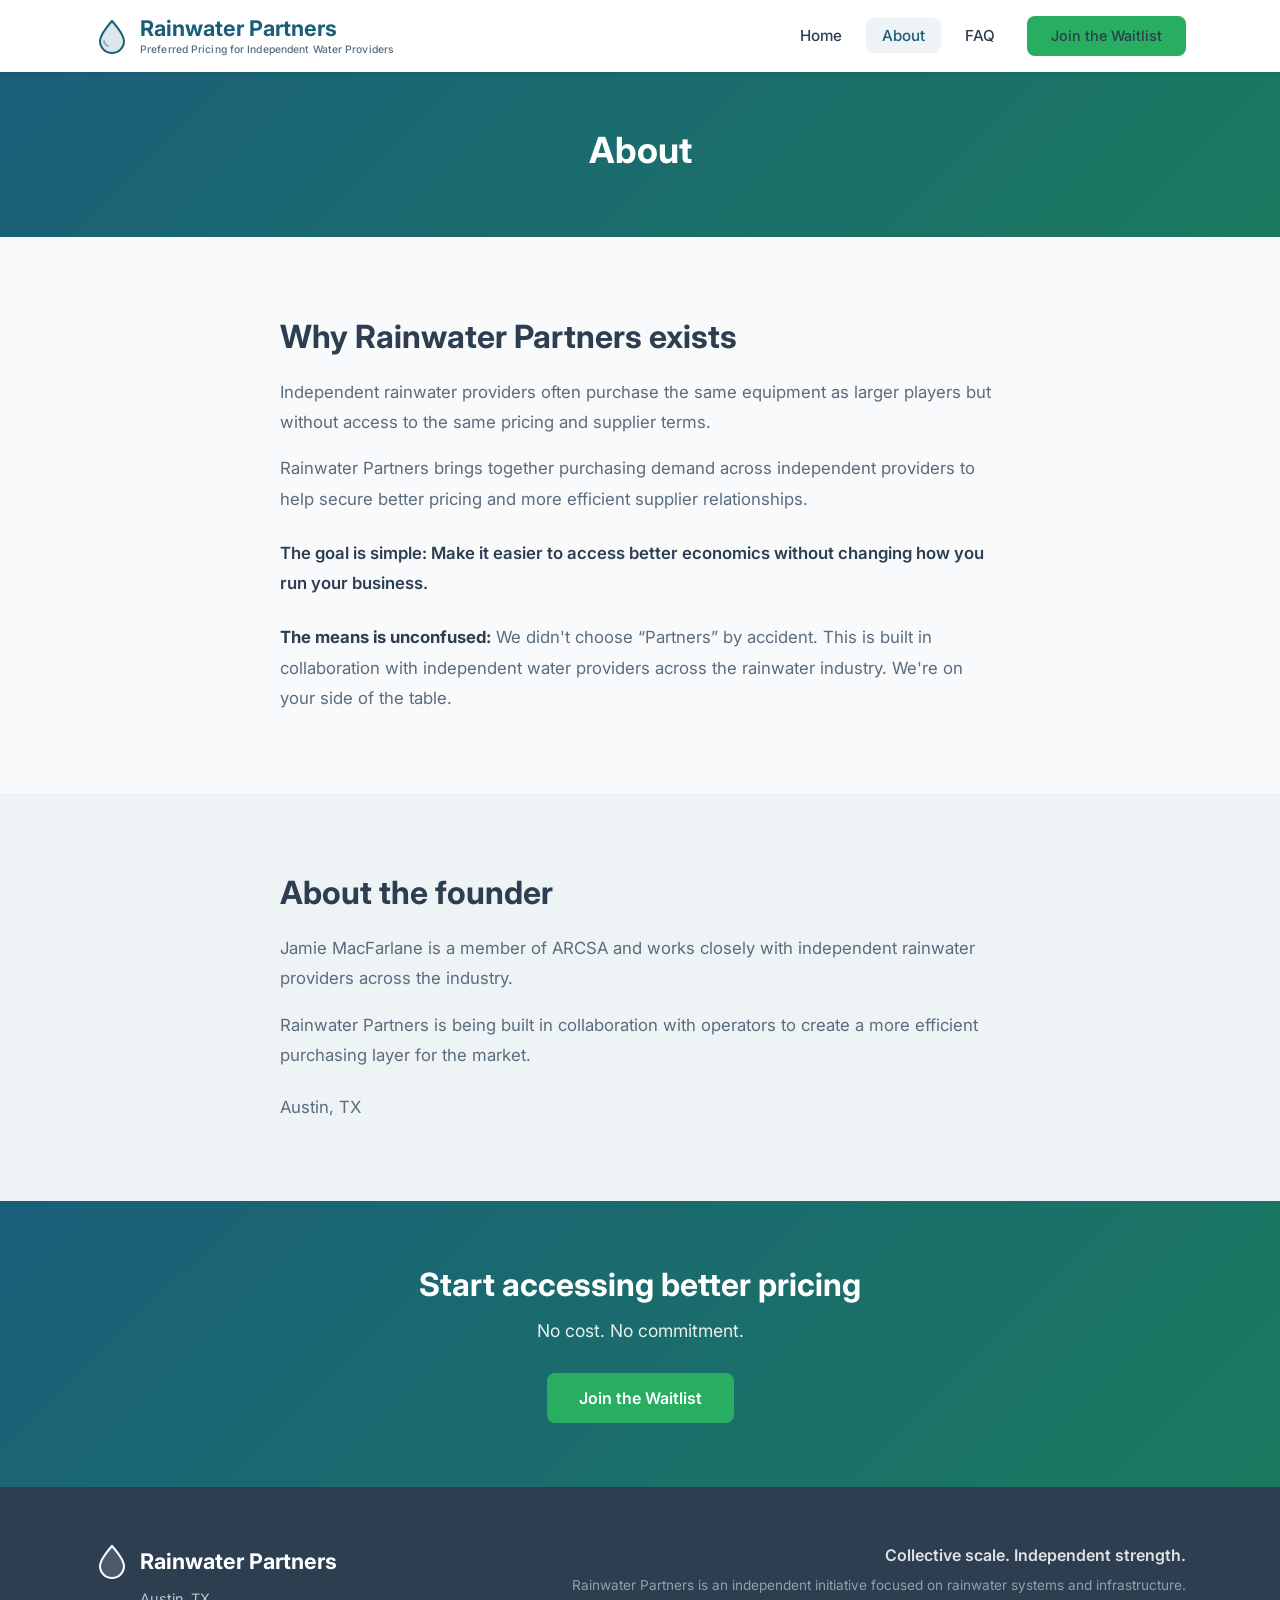
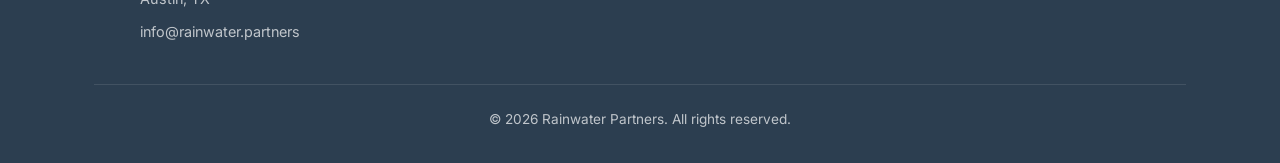
==== commit c0e9baf1: "Replace About paragraphs with "The means is unconfused" message https://claude.ai/code/session_01LAM" ====
--- a/about.html
+++ b/about.html
@@ -57,8 +57,7 @@
         <p style="color:var(--color-text-light);margin-top:20px;line-height:1.8;font-size:1.05rem;">Independent rainwater providers often purchase the same equipment as larger players but without access to the same pricing and supplier terms.</p>
         <p style="color:var(--color-text-light);margin-top:16px;line-height:1.8;font-size:1.05rem;">Rainwater Partners brings together purchasing demand across independent providers to help secure better pricing and more efficient supplier relationships.</p>
         <p style="color:var(--color-text);margin-top:24px;line-height:1.8;font-size:1.05rem;font-weight:600;">The goal is simple: Make it easier to access better economics without changing how you run your business.</p>
-        <p style="color:var(--color-text-light);margin-top:24px;line-height:1.8;font-size:1.05rem;">Built based on conversations with independent providers across the rainwater industry.</p>
-        <p style="color:var(--color-text-light);margin-top:16px;line-height:1.8;font-size:1.05rem;">Early efforts are focused on high-volume categories where pricing inefficiencies are most pronounced.</p>
+        <p style="color:var(--color-text-light);margin-top:24px;line-height:1.8;font-size:1.05rem;"><strong style="color:var(--color-text);">The means is unconfused:</strong> We didn't choose &ldquo;Partners&rdquo; by accident. This is built in collaboration with independent water providers across the rainwater industry. We're on your side of the table.</p>
       </div>
     </div>
   </section>
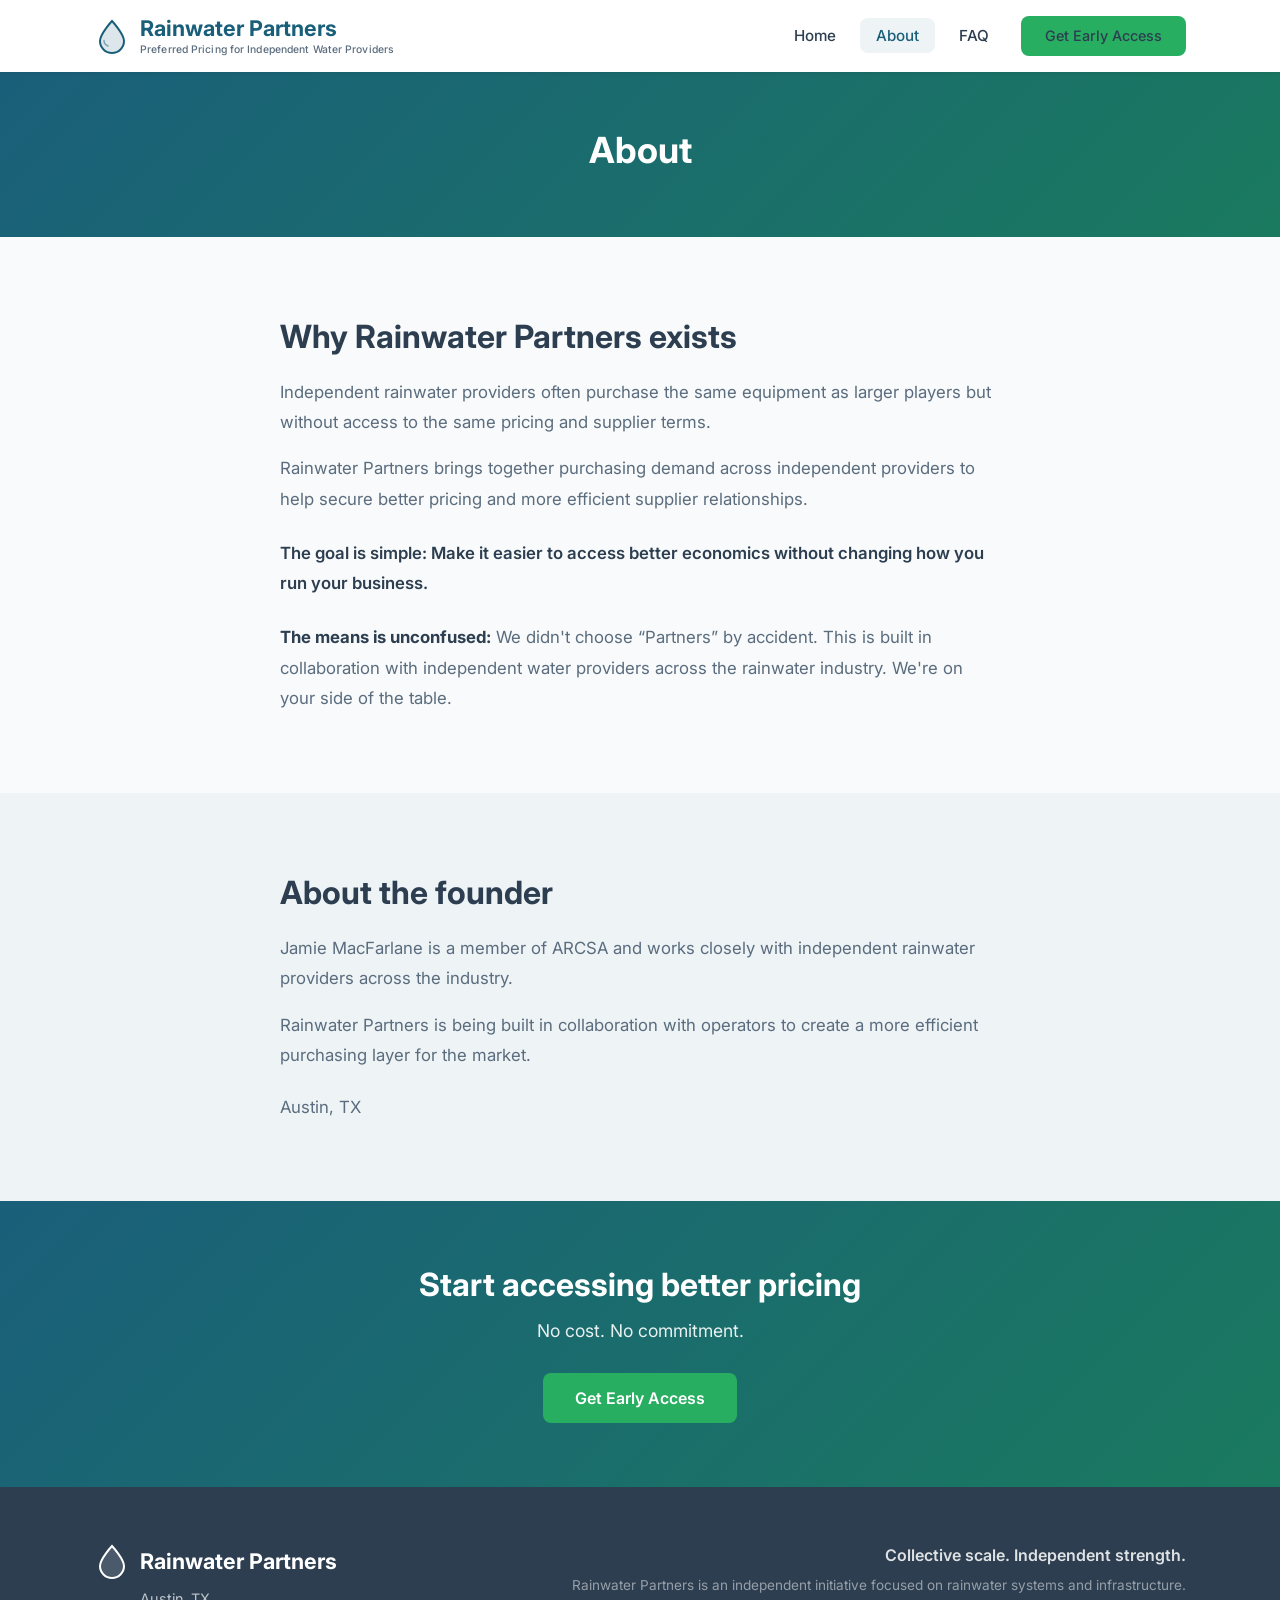
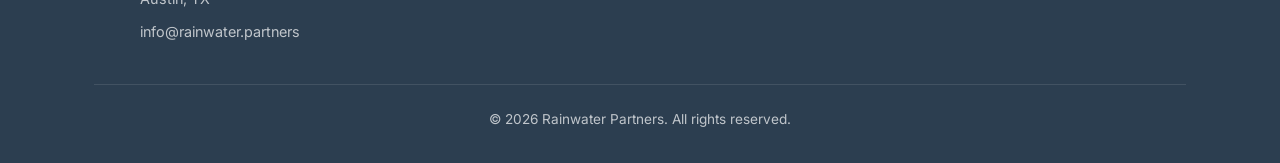
==== commit 1f535751: "Change CTA copy from "Join the Waitlist" to "Get Early Access" https://claude.ai/code/session_01LAMo" ====
--- a/about.html
+++ b/about.html
@@ -33,7 +33,7 @@
           <li><a href="index.html">Home</a></li>
           <li><a href="about.html" class="active">About</a></li>
           <li><a href="faq.html">FAQ</a></li>
-          <li class="nav__cta"><a href="index.html#join" class="btn btn--accent">Join the Waitlist</a></li>
+          <li class="nav__cta"><a href="index.html#join" class="btn btn--accent">Get Early Access</a></li>
         </ul>
         <button class="nav__toggle" id="navToggle" aria-label="Toggle navigation">
           <span></span><span></span><span></span>
@@ -79,7 +79,7 @@
     <div class="container">
       <h2>Start accessing better pricing</h2>
       <p>No cost. No commitment.</p>
-      <a href="index.html#join" class="btn btn--accent">Join the Waitlist</a>
+      <a href="index.html#join" class="btn btn--accent">Get Early Access</a>
     </div>
   </section>
 
